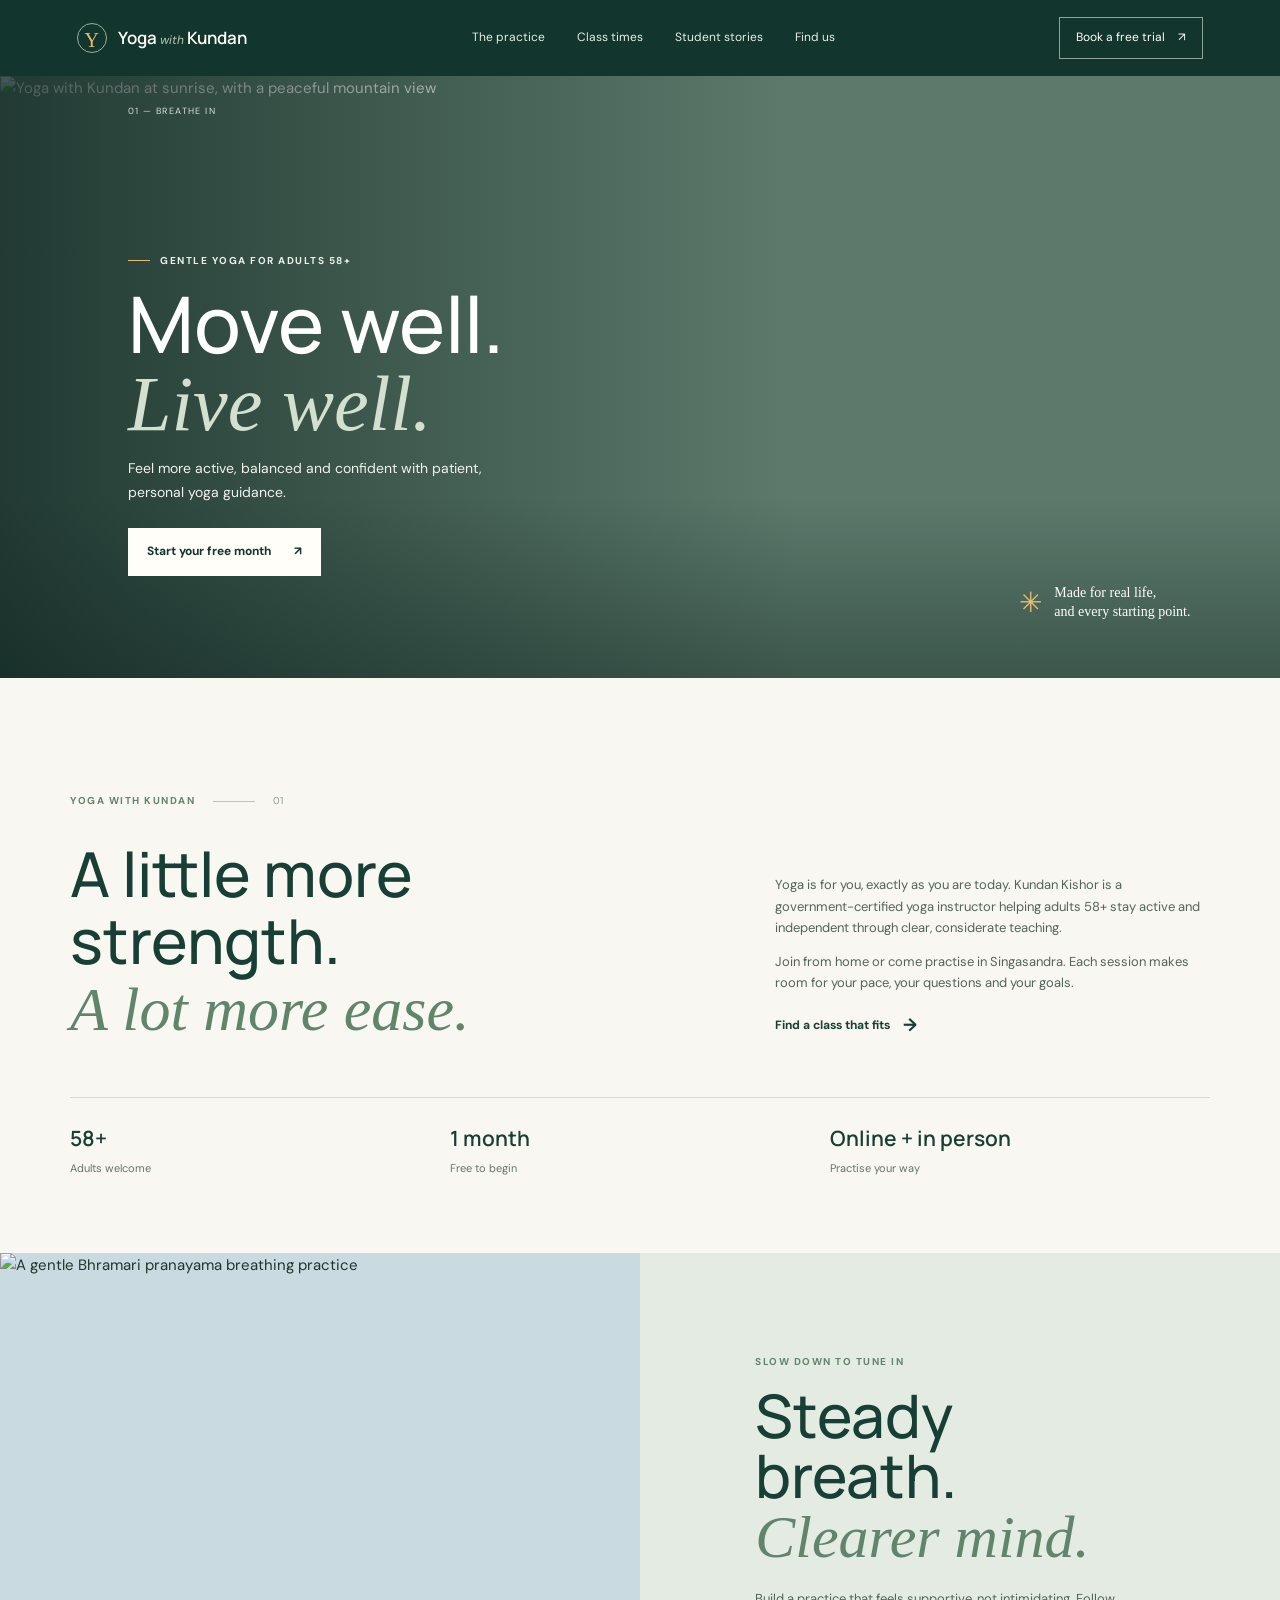
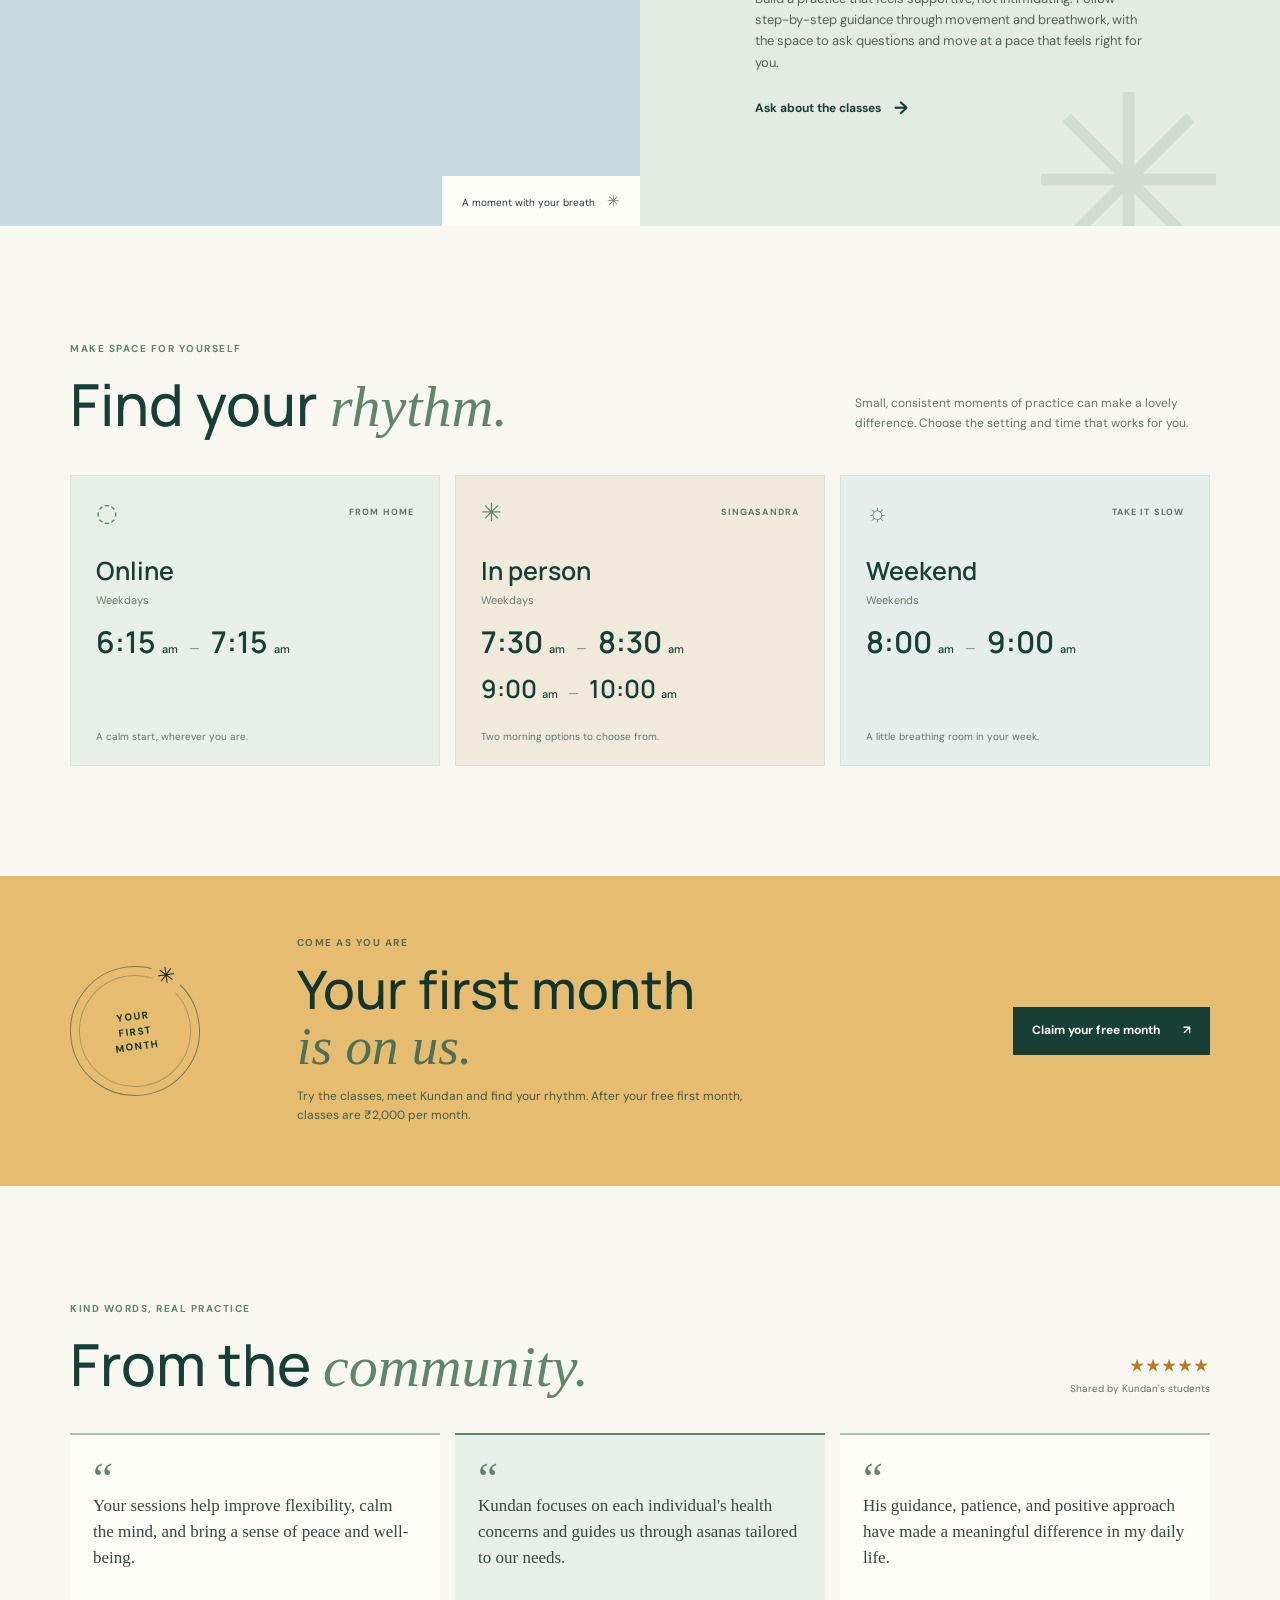
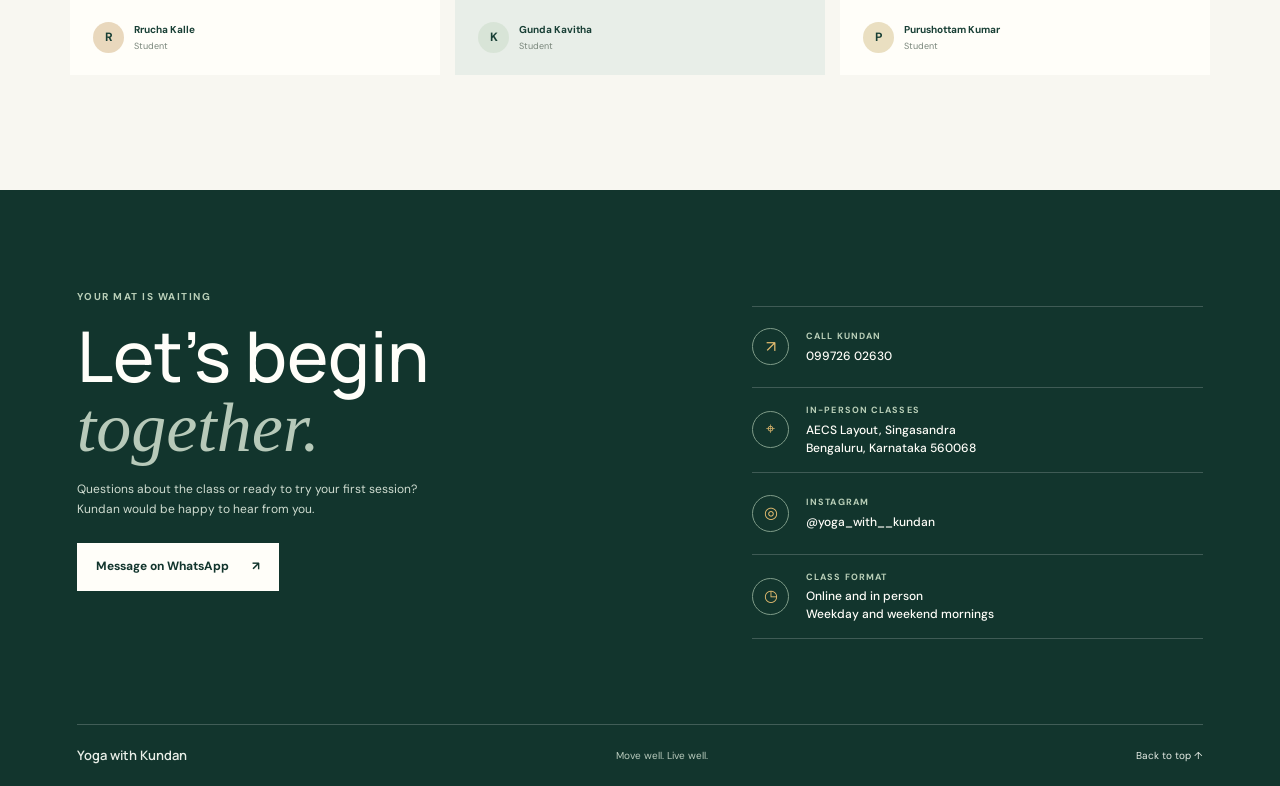
==== index.html @ 1bcf36a4 "restructured" ====
<!doctype html>
<html lang="en">
<head>
  <meta charset="utf-8">
  <meta name="viewport" content="width=device-width, initial-scale=1">
  <meta name="theme-color" content="#183f35">
  <meta name="description" content="Gentle, guided yoga with government-certified instructor Kundan Kishor. Online and in-person classes in Singasandra, Bengaluru, with a one-month free trial.">
  <title>Yoga with Kundan | Move well, live well</title>
  <link rel="preconnect" href="https://fonts.googleapis.com">
  <link rel="preconnect" href="https://fonts.gstatic.com" crossorigin>
  <link href="https://fonts.googleapis.com/css2?family=DM+Sans:wght@400;500;600;700&family=Manrope:wght@400;500;600;700&display=swap" rel="stylesheet">
  <link rel="stylesheet" href="styles.css">
</head>
<body>
  <header class="site-header">
    <a class="wordmark" href="#home" aria-label="Yoga with Kundan home">
      <span class="wordmark-icon" aria-hidden="true">Y</span>
      <span>Yoga <em>with</em> Kundan</span>
    </a>
    <nav class="main-nav" aria-label="Main navigation">
      <a href="#approach">The practice</a>
      <a href="#schedule">Class times</a>
      <a href="#stories">Student stories</a>
      <a href="#contact">Find us</a>
    </nav>
    <a class="header-cta" href="https://wa.me/919972602630?text=Hi%20Kundan%2C%20I%27d%20like%20to%20try%20a%20yoga%20class." target="_blank" rel="noopener noreferrer">Book a free trial <span aria-hidden="true">↗</span></a>
  </header>

  <main id="home">
    <section class="hero" aria-labelledby="hero-title">
      <img class="hero-image" src="images/logo_image.png" alt="Yoga with Kundan at sunrise, with a peaceful mountain view">
      <div class="hero-shade"></div>
      <div class="hero-copy">
        <p class="eyebrow hero-eyebrow"><span></span> Gentle yoga for adults 58+</p>
        <h1 id="hero-title">Move well.<br><i>Live well.</i></h1>
        <p class="hero-description">Feel more active, balanced and confident with patient, personal yoga guidance.</p>
        <a class="button button-light" href="https://wa.me/919972602630?text=Hi%20Kundan%2C%20I%27d%20like%20to%20try%20a%20yoga%20class." target="_blank" rel="noopener noreferrer">Start your free month <span aria-hidden="true">↗</span></a>
      </div>
      <div class="hero-note"><span class="note-mark" aria-hidden="true">✳</span><span>Made for real life,<br>and every starting point.</span></div>
      <div class="hero-index" aria-hidden="true">01 — BREATHE IN</div>
    </section>

    <section class="intro section-wrap" id="approach">
      <div class="intro-label"><span class="eyebrow">YOGA WITH KUNDAN</span><span class="label-line"></span><span class="intro-number">01</span></div>
      <div class="intro-content">
        <h2 id="intro-title">A little more strength.<br><i>A lot more ease.</i></h2>
        <div class="intro-aside">
          <p>Yoga is for you, exactly as you are today. Kundan Kishor is a government-certified yoga instructor helping adults 58+ stay active and independent through clear, considerate teaching.</p>
          <p>Join from home or come practise in Singasandra. Each session makes room for your pace, your questions and your goals.</p>
          <a class="text-link" href="#schedule">Find a class that fits <span aria-hidden="true">→</span></a>
        </div>
      </div>
      <div class="intro-stats" aria-label="Class details">
        <div><strong>58+</strong><span>Adults welcome</span></div>
        <div><strong>1 month</strong><span>Free to begin</span></div>
        <div><strong>Online + in person</strong><span>Practise your way</span></div>
      </div>
    </section>

    <section class="practice-band">
      <div class="practice-photo">
        <img src="images/535869179_18377455762131126_3730775896051408432_n.jpg" alt="A gentle Bhramari pranayama breathing practice">
        <span class="photo-caption">A moment with your breath <span aria-hidden="true">✳</span></span>
      </div>
      <div class="practice-copy">
        <p class="eyebrow">SLOW DOWN TO TUNE IN</p>
        <h2>Steady breath.<br><i>Clearer mind.</i></h2>
        <p>Build a practice that feels supportive, not intimidating. Follow step-by-step guidance through movement and breathwork, with the space to ask questions and move at a pace that feels right for you.</p>
        <a class="text-link" href="https://wa.me/919972602630?text=Hi%20Kundan%2C%20could%20you%20tell%20me%20about%20your%20classes%3F" target="_blank" rel="noopener noreferrer">Ask about the classes <span aria-hidden="true">→</span></a>
        <span class="practice-ornament" aria-hidden="true">✳</span>
      </div>
    </section>

    <section class="schedule-section section-wrap" id="schedule">
      <div class="section-heading">
        <div>
          <p class="eyebrow">MAKE SPACE FOR YOURSELF</p>
          <h2>Find your <i>rhythm.</i></h2>
        </div>
        <p>Small, consistent moments of practice can make a lovely difference. Choose the setting and time that works for you.</p>
      </div>
      <div class="schedule-grid">
        <article class="schedule-card online-card">
          <div class="card-top"><span class="class-symbol" aria-hidden="true">◌</span><span class="class-tag">FROM HOME</span></div>
          <h3>Online</h3>
          <p class="class-detail">Weekdays</p>
          <p class="class-time">6:15 <small>am</small> <span>—</span> 7:15 <small>am</small></p>
          <p class="card-foot">A calm start, wherever you are.</p>
        </article>
        <article class="schedule-card studio-card">
          <div class="card-top"><span class="class-symbol" aria-hidden="true">✳</span><span class="class-tag">SINGASANDRA</span></div>
          <h3>In person</h3>
          <p class="class-detail">Weekdays</p>
          <p class="class-time">7:30 <small>am</small> <span>—</span> 8:30 <small>am</small></p>
          <p class="class-time second-time">9:00 <small>am</small> <span>—</span> 10:00 <small>am</small></p>
          <p class="card-foot">Two morning options to choose from.</p>
        </article>
        <article class="schedule-card weekend-card">
          <div class="card-top"><span class="class-symbol" aria-hidden="true">☼</span><span class="class-tag">TAKE IT SLOW</span></div>
          <h3>Weekend</h3>
          <p class="class-detail">Weekends</p>
          <p class="class-time">8:00 <small>am</small> <span>—</span> 9:00 <small>am</small></p>
          <p class="card-foot">A little breathing room in your week.</p>
        </article>
      </div>
    </section>

    <section class="offer-band">
      <div class="offer-inner">
        <div class="offer-seal" aria-hidden="true"><span>YOUR<br>FIRST<br>MONTH</span><b>✳</b></div>
        <div class="offer-copy">
          <p class="eyebrow">COME AS YOU ARE</p>
          <h2>Your first month<br><i>is on us.</i></h2>
          <p>Try the classes, meet Kundan and find your rhythm. After your free first month, classes are ₹2,000 per month.</p>
        </div>
        <a class="button button-green" href="https://wa.me/919972602630?text=Hi%20Kundan%2C%20I%27d%20like%20to%20book%20my%20free%20trial%20month." target="_blank" rel="noopener noreferrer">Claim your free month <span aria-hidden="true">↗</span></a>
      </div>
    </section>

    <section class="stories-section section-wrap" id="stories">
      <div class="section-heading stories-heading">
        <div><p class="eyebrow">KIND WORDS, REAL PRACTICE</p><h2>From the <i>community.</i></h2></div>
        <span class="review-score"><strong>★★★★★</strong><small>Shared by Kundan's students</small></span>
      </div>
      <div class="quote-grid">
        <figure class="quote-card">
          <span class="quote-mark" aria-hidden="true">“</span>
          <blockquote>Your sessions help improve flexibility, calm the mind, and bring a sense of peace and well-being.</blockquote>
          <figcaption><span class="avatar avatar-one">R</span><span><strong>Rrucha Kalle</strong><small>Student</small></span></figcaption>
        </figure>
        <figure class="quote-card quote-featured">
          <span class="quote-mark" aria-hidden="true">“</span>
          <blockquote>Kundan focuses on each individual's health concerns and guides us through asanas tailored to our needs.</blockquote>
          <figcaption><span class="avatar avatar-two">K</span><span><strong>Gunda Kavitha</strong><small>Student</small></span></figcaption>
        </figure>
        <figure class="quote-card">
          <span class="quote-mark" aria-hidden="true">“</span>
          <blockquote>His guidance, patience, and positive approach have made a meaningful difference in my daily life.</blockquote>
          <figcaption><span class="avatar avatar-three">P</span><span><strong>Purushottam Kumar</strong><small>Student</small></span></figcaption>
        </figure>
      </div>
    </section>

    <section class="contact-section" id="contact">
      <div class="contact-inner">
        <div class="contact-copy">
          <p class="eyebrow">YOUR MAT IS WAITING</p>
          <h2>Let's begin<br><i>together.</i></h2>
          <p>Questions about the class or ready to try your first session? Kundan would be happy to hear from you.</p>
          <a class="button button-light" href="https://wa.me/919972602630?text=Hi%20Kundan%2C%20I%27d%20like%20to%20know%20more%20about%20your%20yoga%20classes." target="_blank" rel="noopener noreferrer">Message on WhatsApp <span aria-hidden="true">↗</span></a>
        </div>
        <div class="contact-details">
          <a class="contact-item" href="tel:+919972602630"><span class="contact-icon" aria-hidden="true">↗</span><span><small>CALL KUNDAN</small><strong>099726 02630</strong></span></a>
          <a class="contact-item" href="https://maps.google.com/?q=AECS+Layout+A+Block+Singasandra+Bengaluru+Karnataka+560068" target="_blank" rel="noopener noreferrer"><span class="contact-icon" aria-hidden="true">⌖</span><span><small>IN-PERSON CLASSES</small><strong>AECS Layout, Singasandra<br>Bengaluru, Karnataka 560068</strong></span></a>
          <a class="contact-item" href="https://www.instagram.com/yoga_with__kundan/" target="_blank" rel="noopener noreferrer"><span class="contact-icon" aria-hidden="true">◎</span><span><small>INSTAGRAM</small><strong>@yoga_with__kundan</strong></span></a>
          <div class="contact-item"><span class="contact-icon" aria-hidden="true">◷</span><span><small>CLASS FORMAT</small><strong>Online and in person<br>Weekday and weekend mornings</strong></span></div>
        </div>
      </div>
      <footer class="site-footer"><a class="footer-mark" href="#home">Yoga with Kundan</a><span>Move well. Live well.</span><a href="#home">Back to top ↑</a></footer>
    </section>
  </main>
</body>
</html>
---- styles.css ----
:root {
  color-scheme: light;
  --forest: #183f35;
  --forest-deep: #12352d;
  --leaf: #60856b;
  --mint: #dce8df;
  --mist: #eff3ee;
  --paper: #f8f7f1;
  --ink: #20342d;
  --muted: #64746a;
  --sun: #e6bd70;
  --white: #fffef9;
  --sans: 'DM Sans', 'Manrope', sans-serif;
  --display: 'Manrope', 'DM Sans', sans-serif;
}

* { box-sizing: border-box; }
html { scroll-behavior: smooth; scroll-padding-top: 85px; }
body { margin: 0; background: var(--paper); color: var(--ink); font-family: var(--sans); font-size: 15px; line-height: 1.65; }
a { color: inherit; }
button, a { -webkit-tap-highlight-color: transparent; }
::selection { background: var(--sun); color: var(--forest-deep); }

.site-header { position: relative; z-index: 3; min-height: 76px; padding: 0 clamp(22px, 6vw, 92px); display: flex; align-items: center; justify-content: space-between; gap: 28px; background: var(--forest-deep); color: var(--white); }
.wordmark { display: inline-flex; align-items: center; gap: 11px; text-decoration: none; white-space: nowrap; font-family: var(--display); font-size: 17px; font-weight: 600; }
.wordmark em { color: #b7c9b9; font-family: var(--sans); font-size: 12px; font-weight: 400; }
.wordmark-icon { width: 30px; height: 30px; display: grid; place-items: center; border: 1px solid #9ab19c; border-radius: 50%; color: var(--sun); font-family: Georgia, serif; font-size: 20px; font-weight: 400; }
.main-nav { display: flex; align-items: center; gap: clamp(18px, 2.5vw, 38px); }
.main-nav a { color: #e6eee6; text-decoration: none; font-size: 12px; transition: color .2s ease; }
.main-nav a:hover, .site-footer a:hover { color: var(--sun); }
.header-cta { min-height: 42px; padding: 0 16px; display: inline-flex; align-items: center; gap: 13px; border: 1px solid #8da597; color: var(--white); text-decoration: none; font-size: 12px; white-space: nowrap; transition: background .2s ease, color .2s ease; }
.header-cta:hover { background: var(--white); color: var(--forest-deep); }

.hero { min-height: clamp(470px, 47vw, 630px); position: relative; display: flex; align-items: flex-end; overflow: hidden; background: #617e70; color: white; isolation: isolate; }
.hero-image, .hero-shade { position: absolute; z-index: -1; inset: 0; width: 100%; height: 100%; }
.hero-image { object-fit: cover; object-position: center 51%; }
.hero-shade { background: linear-gradient(90deg, rgba(13, 36, 31, .76) 0%, rgba(13, 36, 31, .4) 31%, rgba(13, 36, 31, .05) 62%), linear-gradient(0deg, rgba(13, 36, 31, .42), transparent 30%); }
.hero-copy { width: min(660px, 65%); padding: 0 0 clamp(56px, 8vw, 102px) clamp(28px, 10vw, 148px); animation: rise-in .7s ease-out both; }
.eyebrow { margin: 0 0 17px; color: var(--leaf); font-size: 10px; font-weight: 700; letter-spacing: 1.5px; line-height: 1.4; text-transform: uppercase; }
.hero-eyebrow { display: flex; align-items: center; gap: 10px; color: #edf2e8; }
.hero-eyebrow span { width: 22px; height: 1px; background: var(--sun); }
h1, h2, h3, p, figure { margin-top: 0; }
.hero h1, .intro h2, .practice-copy h2, .section-heading h2, .offer-copy h2, .contact-copy h2 { margin-bottom: 15px; font-family: var(--display); font-size: clamp(48px, 6.1vw, 84px); font-weight: 500; line-height: .99; letter-spacing: 0; }
.hero h1 i, h2 i { color: #d3dfcf; font-family: Georgia, 'Times New Roman', serif; font-weight: 400; }
.hero-description { max-width: 370px; margin-bottom: 24px; color: #f1f3eb; font-size: 14px; }
.button { min-height: 48px; padding: 0 19px; display: inline-flex; align-items: center; justify-content: center; gap: 23px; text-decoration: none; font-size: 12px; font-weight: 700; transition: transform .2s ease, background .2s ease; }
.button:hover { transform: translateY(-2px); }
.button-light { background: var(--white); color: var(--forest-deep); }
.button-light:hover { background: var(--sun); }
.hero-note { position: absolute; right: clamp(24px, 7vw, 96px); bottom: 56px; display: flex; align-items: center; gap: 12px; color: #fff; font-family: Georgia, 'Times New Roman', serif; font-size: 14px; line-height: 1.35; }
.note-mark { color: var(--sun); font-family: var(--sans); font-size: 28px; }
.hero-index { position: absolute; top: 28px; left: clamp(28px, 10vw, 148px); color: rgba(255,255,255,.82); font-size: 9px; letter-spacing: 1.4px; }

.section-wrap { width: min(1140px, calc(100% - 56px)); margin-inline: auto; }
.intro { padding-top: clamp(70px, 9vw, 120px); padding-bottom: 76px; }
.intro-label { display: flex; align-items: center; gap: 18px; margin-bottom: 32px; }
.intro-label .eyebrow { margin: 0; }
.label-line { width: 42px; height: 1px; background: #b8c5b8; }
.intro-number { color: #8d9d8f; font-size: 10px; }
.intro-content { display: grid; grid-template-columns: 1.18fr .82fr; gap: 7%; align-items: end; }
.intro h2, .section-heading h2 { margin: 0; color: var(--forest); font-size: clamp(38px, 5vw, 62px); line-height: 1.07; }
.intro h2 i, .section-heading h2 i, .practice-copy h2 i, .offer-copy h2 i { color: var(--leaf); }
.intro-aside { max-width: 425px; padding-bottom: 2px; }
.intro-aside p { margin-bottom: 12px; color: #53645a; font-size: 13px; }
.text-link { margin-top: 5px; display: inline-flex; align-items: center; gap: 13px; color: var(--forest); text-decoration: none; font-size: 12px; font-weight: 700; }
.text-link span { font-size: 18px; transition: transform .2s ease; }
.text-link:hover span { transform: translateX(4px); }
.intro-stats { margin-top: 55px; padding-top: 23px; display: grid; grid-template-columns: repeat(3, 1fr); border-top: 1px solid #d5ddd3; }
.intro-stats div { display: flex; flex-direction: column; gap: 3px; }
.intro-stats strong { color: var(--forest); font-family: var(--display); font-size: 21px; font-weight: 600; }
.intro-stats span { color: var(--muted); font-size: 11px; }

.practice-band { display: grid; grid-template-columns: 1fr 1fr; min-height: 470px; background: #e3ebe3; }
.practice-photo { position: relative; min-height: 470px; overflow: hidden; background: #c9dbe0; }
.practice-photo img { width: 100%; height: 100%; position: absolute; inset: 0; object-fit: cover; object-position: center 43%; }
.photo-caption { position: absolute; right: 0; bottom: 0; padding: 13px 20px; background: var(--white); color: var(--forest); font-size: 10px; }
.photo-caption span { padding-left: 9px; color: var(--leaf); font-size: 15px; }
.practice-copy { position: relative; padding: clamp(52px, 8vw, 105px) clamp(35px, 9vw, 130px); align-self: center; overflow: hidden; }
.practice-copy h2 { position: relative; z-index: 1; margin-bottom: 20px; color: var(--forest); font-size: clamp(39px, 4.7vw, 60px); }
.practice-copy > p:not(.eyebrow) { position: relative; z-index: 1; max-width: 390px; margin-bottom: 16px; color: #53645a; font-size: 13px; }
.practice-ornament { position: absolute; right: 8%; bottom: -79px; color: rgba(96,133,107,.13); font-size: 240px; line-height: 1; }

.schedule-section { padding-top: clamp(75px, 9vw, 116px); padding-bottom: clamp(75px, 9vw, 110px); }
.section-heading { display: flex; align-items: end; justify-content: space-between; gap: 40px; margin-bottom: 37px; }
.section-heading h2 { font-size: clamp(38px, 4.6vw, 58px); }
.section-heading > p { max-width: 355px; margin: 0 0 4px; color: var(--muted); font-size: 12px; }
.schedule-grid { display: grid; grid-template-columns: repeat(3, 1fr); gap: 15px; }
.schedule-card { min-height: 280px; padding: 24px 25px 20px; display: flex; flex-direction: column; border: 1px solid #dfe4db; background: #fffef9; }
.online-card { background: #e8eee8; }
.studio-card { background: #f0eadc; border-color: #e7decb; }
.weekend-card { background: #e5eeeb; border-color: #d7e4dc; }
.card-top { display: flex; align-items: center; justify-content: space-between; margin-bottom: 25px; }
.class-symbol { color: var(--leaf); font-family: Georgia, serif; font-size: 25px; line-height: 1; }
.class-tag { color: #65756a; font-size: 9px; font-weight: 700; letter-spacing: 1.1px; }
.schedule-card h3 { margin-bottom: 0; color: var(--forest); font-family: var(--display); font-size: 25px; font-weight: 600; }
.class-detail { margin: 0 0 8px; color: #6e7c70; font-size: 11px; }
.class-time { margin: 0; color: var(--forest); font-family: var(--display); font-size: clamp(22px, 2.5vw, 30px); font-weight: 600; white-space: nowrap; }
.class-time small { font-family: var(--sans); font-size: 11px; font-weight: 500; }
.class-time span { padding-inline: 5px; color: #91a095; font-size: 14px; }
.second-time { margin-top: 1px; font-size: clamp(19px, 2.2vw, 25px); }
.card-foot { margin: auto 0 0; padding-top: 20px; color: #65756a; font-size: 10px; }

.offer-band { background: var(--sun); color: var(--forest-deep); }
.offer-inner { width: min(1140px, calc(100% - 56px)); min-height: 310px; margin-inline: auto; padding: 55px 0; display: grid; grid-template-columns: 150px 1fr auto; align-items: center; gap: clamp(28px, 6vw, 80px); }
.offer-seal { width: 130px; height: 130px; position: relative; display: grid; place-items: center; border: 1px solid rgba(24,63,53,.54); border-radius: 50%; text-align: center; transform: rotate(-8deg); }
.offer-seal::before { position: absolute; inset: 8px; border: 1px solid rgba(24,63,53,.28); border-radius: 50%; content: ''; }
.offer-seal span { font-size: 10px; font-weight: 700; letter-spacing: 1.4px; line-height: 1.5; }
.offer-seal b { position: absolute; top: -4px; right: 13px; padding: 0 4px; background: var(--sun); font-size: 22px; font-weight: 400; }
.offer-copy .eyebrow { margin-bottom: 12px; color: #526e55; }
.offer-copy h2 { margin-bottom: 13px; font-family: var(--display); font-size: clamp(36px, 4.3vw, 53px); font-weight: 500; line-height: 1.03; }
.offer-copy h2 i { color: #4e7057; }
.offer-copy > p:last-child { max-width: 445px; margin-bottom: 0; color: #405c48; font-size: 12px; }
.button-green { background: var(--forest); color: var(--white); white-space: nowrap; }
.button-green:hover { background: var(--forest-deep); }

.stories-section { padding-top: clamp(80px, 9vw, 120px); padding-bottom: clamp(80px, 9vw, 118px); }
.stories-heading { margin-bottom: 35px; }
.review-score { display: flex; flex-direction: column; align-items: flex-end; gap: 2px; }
.review-score strong { color: #b77c28; font-size: 15px; letter-spacing: 3px; }
.review-score small { color: var(--muted); font-size: 10px; }
.quote-grid { display: grid; grid-template-columns: repeat(3, 1fr); gap: 15px; }
.quote-card { min-height: 242px; margin: 0; padding: 21px 23px; display: flex; flex-direction: column; border-top: 2px solid #aebfae; background: #fffef9; }
.quote-featured { background: #e8eee8; border-color: var(--leaf); }
.quote-mark { height: 30px; color: var(--leaf); font-family: Georgia, serif; font-size: 45px; line-height: 1; }
.quote-card blockquote { margin: 7px 0 22px; color: #334940; font-family: Georgia, 'Times New Roman', serif; font-size: 17px; line-height: 1.55; }
.quote-card figcaption { margin-top: auto; display: flex; align-items: center; gap: 10px; }
.avatar { width: 31px; height: 31px; display: grid; place-items: center; border-radius: 50%; color: var(--forest); font-size: 12px; font-weight: 700; }
.avatar-one { background: #e9d8bd; }
.avatar-two { background: #d8e4d7; }
.avatar-three { background: #eadfc1; }
.quote-card figcaption > span:last-child { display: flex; flex-direction: column; }
.quote-card figcaption strong { color: var(--forest); font-size: 10px; }
.quote-card figcaption small { color: #78857a; font-size: 9px; }

.contact-section { padding: clamp(65px, 8vw, 100px) clamp(28px, 6vw, 90px) 0; background: var(--forest-deep); color: var(--white); }
.contact-inner { width: min(1140px, 100%); margin-inline: auto; padding-bottom: clamp(58px, 7vw, 85px); display: grid; grid-template-columns: 1.1fr .9fr; gap: 11%; }
.contact-copy .eyebrow { color: #b9cfb8; }
.contact-copy h2 { margin-bottom: 18px; font-size: clamp(46px, 5.5vw, 70px); }
.contact-copy h2 i { color: #b7c9b9; }
.contact-copy > p:not(.eyebrow) { max-width: 360px; margin-bottom: 23px; color: #d0ddd1; font-size: 12px; }
.contact-details { padding-top: 16px; display: flex; flex-direction: column; }
.contact-item { min-height: 82px; padding: 15px 0; display: flex; align-items: center; gap: 17px; border-bottom: 1px solid rgba(255,255,255,.19); color: var(--white); text-decoration: none; }
.contact-item:first-child { border-top: 1px solid rgba(255,255,255,.19); }
.contact-icon { width: 37px; height: 37px; flex: 0 0 37px; display: grid; place-items: center; border: 1px solid #7e9b88; border-radius: 50%; color: var(--sun); font-size: 16px; }
.contact-item > span:last-child { display: flex; flex-direction: column; gap: 3px; }
.contact-item small { color: #b9cfb8; font-size: 9px; font-weight: 700; letter-spacing: 1.1px; }
.contact-item strong { color: #fffef9; font-size: 12px; font-weight: 500; line-height: 1.5; }
.contact-item[href]:hover strong { color: var(--sun); }
.site-footer { width: min(1140px, 100%); min-height: 62px; margin-inline: auto; display: flex; align-items: center; justify-content: space-between; gap: 20px; border-top: 1px solid rgba(255,255,255,.2); color: #b9cbbd; font-size: 10px; }
.site-footer a { color: #e8eee7; text-decoration: none; }
.footer-mark { font-family: var(--display); font-size: 13px; font-weight: 600; }

@keyframes rise-in { from { opacity: 0; transform: translateY(14px); } to { opacity: 1; transform: translateY(0); } }
@media (prefers-reduced-motion: reduce) { *, *::before, *::after { scroll-behavior: auto !important; animation-duration: .01ms !important; animation-iteration-count: 1 !important; transition-duration: .01ms !important; } }

@media (max-width: 860px) {
  .site-header { padding-inline: 24px; gap: 15px; }
  .main-nav { gap: 14px; }
  .main-nav a { font-size: 11px; }
  .header-cta { padding-inline: 12px; font-size: 11px; }
  .hero { min-height: 540px; }
  .hero-copy { width: 75%; padding-left: 8vw; }
  .hero-index { left: 8vw; }
  .hero-note { right: 5vw; }
  .practice-copy { padding-inline: 6vw; }
  .schedule-grid { grid-template-columns: repeat(2, 1fr); }
  .offer-inner { grid-template-columns: 110px 1fr; gap: 27px; }
  .offer-seal { width: 105px; height: 105px; }
  .offer-seal span { font-size: 9px; }
  .offer-inner .button { grid-column: 2; justify-self: start; }
  .class-time { font-size: 23px; }
}

@media (max-width: 620px) {
  html { scroll-padding-top: 20px; }
  body { font-size: 14px; }
  .site-header { min-height: 66px; padding-inline: 18px; gap: 10px; }
  .wordmark { gap: 8px; font-size: 15px; }
  .wordmark-icon { width: 27px; height: 27px; font-size: 18px; }
  .wordmark em { font-size: 10px; }
  .main-nav { display: none; }
  .header-cta { min-height: 38px; padding-inline: 10px; gap: 7px; font-size: 10px; }
  .hero { min-height: 590px; align-items: flex-end; }
  .hero-image { object-position: 52% center; }
  .hero-shade { background: linear-gradient(0deg, rgba(13, 36, 31, .87) 0%, rgba(13, 36, 31, .54) 43%, rgba(13, 36, 31, .02) 85%); }
  .hero-copy { width: 100%; padding: 0 25px 83px; }
  .hero h1 { margin-bottom: 14px; font-size: clamp(53px, 15vw, 76px); }
  .hero-description { max-width: 300px; font-size: 13px; }
  .hero-index { top: 19px; left: 25px; font-size: 8px; }
  .hero-note { right: 24px; bottom: 22px; font-size: 11px; }
  .note-mark { font-size: 21px; }
  .section-wrap { width: calc(100% - 40px); }
  .intro { padding-top: 63px; padding-bottom: 58px; }
  .intro-label { margin-bottom: 25px; }
  .intro-content { grid-template-columns: 1fr; gap: 22px; }
  .intro h2 { font-size: clamp(39px, 11vw, 54px); }
  .intro-aside p { font-size: 12px; }
  .intro-stats { margin-top: 35px; padding-top: 18px; gap: 10px; }
  .intro-stats strong { font-size: 16px; }
  .intro-stats span { font-size: 9px; }
  .practice-band { grid-template-columns: 1fr; }
  .practice-photo { min-height: min(95vw, 450px); }
  .practice-photo img { object-position: center 42%; }
  .practice-copy { padding: 52px 25px 62px; }
  .practice-copy h2 { font-size: 46px; }
  .practice-copy > p:not(.eyebrow) { font-size: 12px; }
  .practice-ornament { right: 1%; bottom: -72px; font-size: 190px; }
  .schedule-section { padding-top: 66px; padding-bottom: 67px; }
  .section-heading { align-items: flex-start; flex-direction: column; gap: 14px; margin-bottom: 25px; }
  .section-heading h2 { font-size: 43px; }
  .section-heading > p { max-width: 390px; font-size: 11px; }
  .schedule-grid { grid-template-columns: 1fr; gap: 10px; }
  .schedule-card { min-height: 225px; padding: 20px; }
  .card-top { margin-bottom: 14px; }
  .class-time { font-size: 28px; }
  .second-time { font-size: 24px; }
  .card-foot { padding-top: 12px; }
  .offer-inner { width: calc(100% - 40px); min-height: auto; padding: 45px 0; grid-template-columns: 74px 1fr; gap: 18px; }
  .offer-seal { width: 73px; height: 73px; }
  .offer-seal::before { inset: 5px; }
  .offer-seal span { font-size: 7px; letter-spacing: .8px; }
  .offer-seal b { top: -4px; right: 6px; font-size: 16px; }
  .offer-copy .eyebrow { margin-bottom: 8px; font-size: 8px; letter-spacing: 1px; }
  .offer-copy h2 { font-size: 35px; }
  .offer-copy > p:last-child { font-size: 11px; }
  .offer-inner .button { grid-column: 1 / -1; justify-self: stretch; }
  .stories-section { padding-top: 67px; padding-bottom: 68px; }
  .stories-heading { gap: 13px; }
  .review-score { align-items: flex-start; }
  .quote-grid { grid-template-columns: 1fr; gap: 10px; }
  .quote-card { min-height: 200px; padding: 20px; }
  .quote-card blockquote { font-size: 16px; }
  .contact-section { padding: 57px 22px 0; }
  .contact-inner { padding-bottom: 48px; grid-template-columns: 1fr; gap: 35px; }
  .contact-copy h2 { font-size: 57px; }
  .contact-details { padding-top: 0; }
  .site-footer { min-height: 58px; gap: 9px; font-size: 9px; }
  .footer-mark { font-size: 11px; }
}
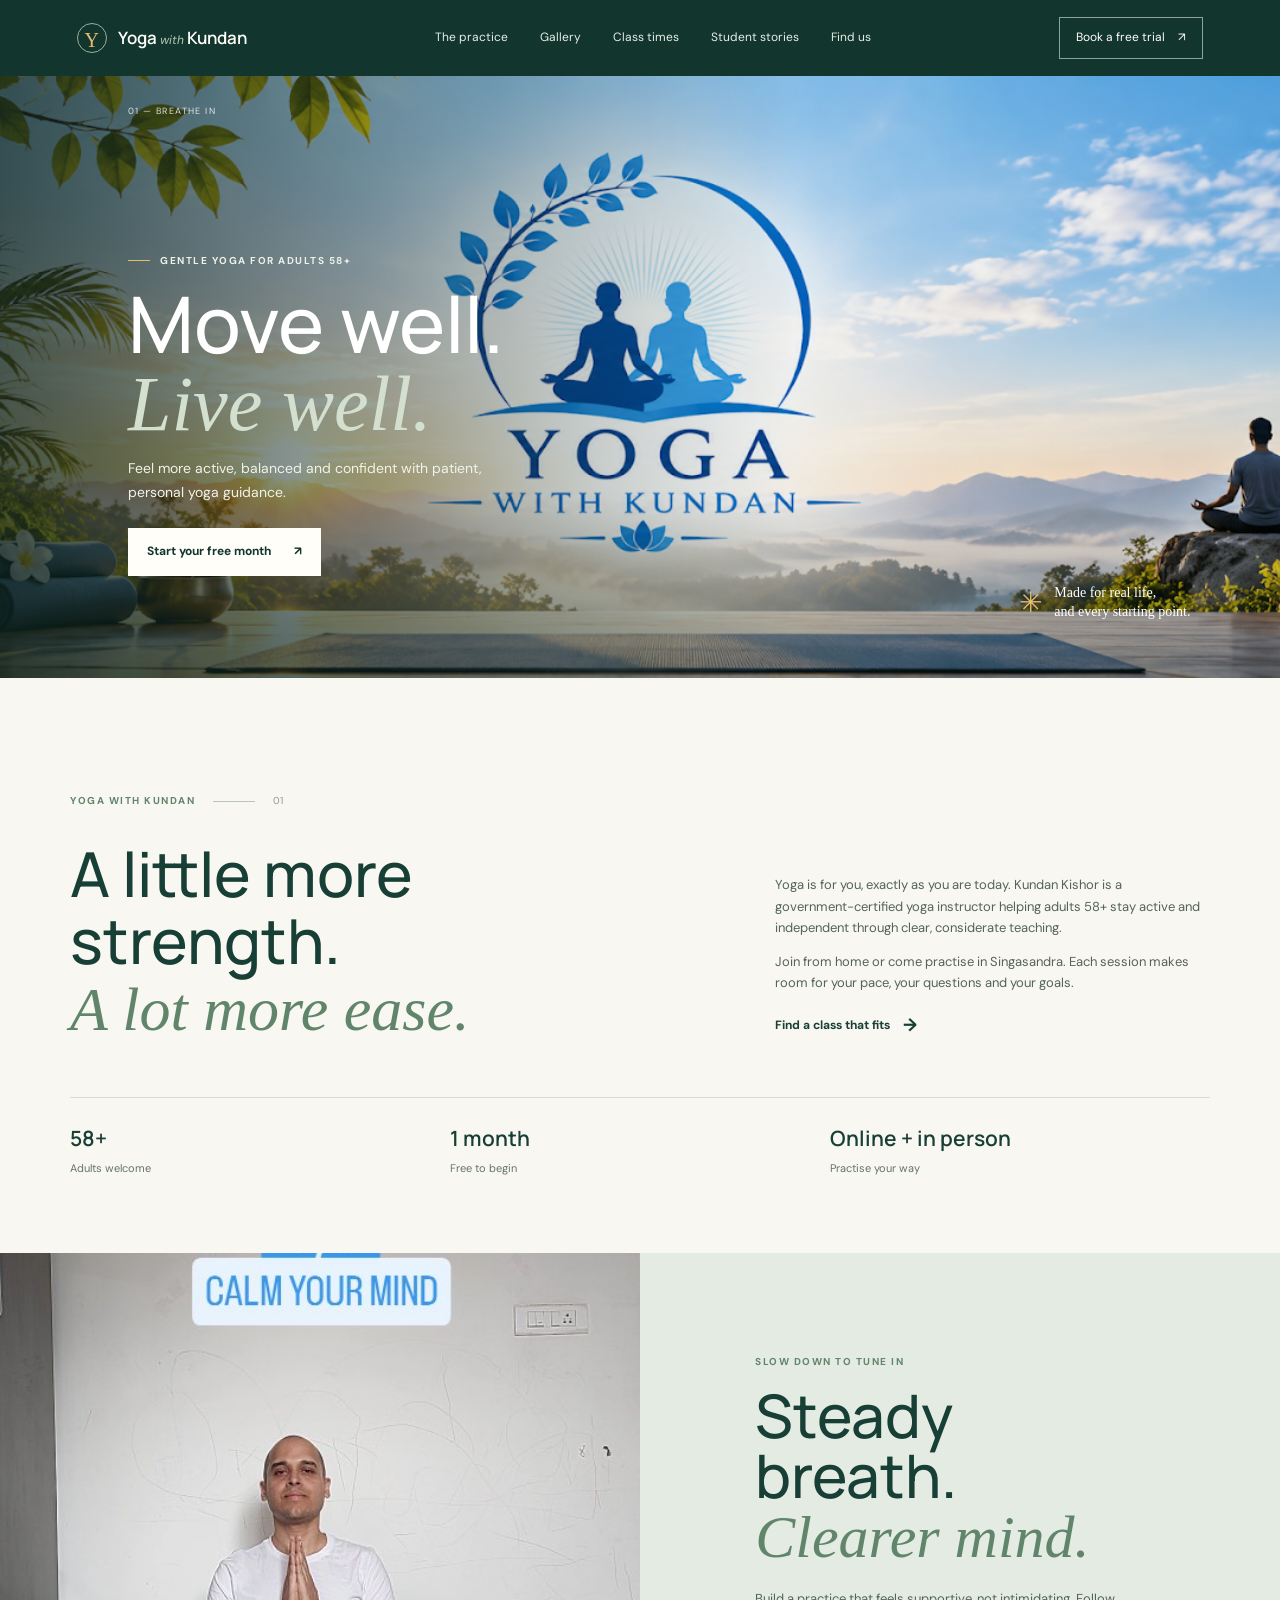
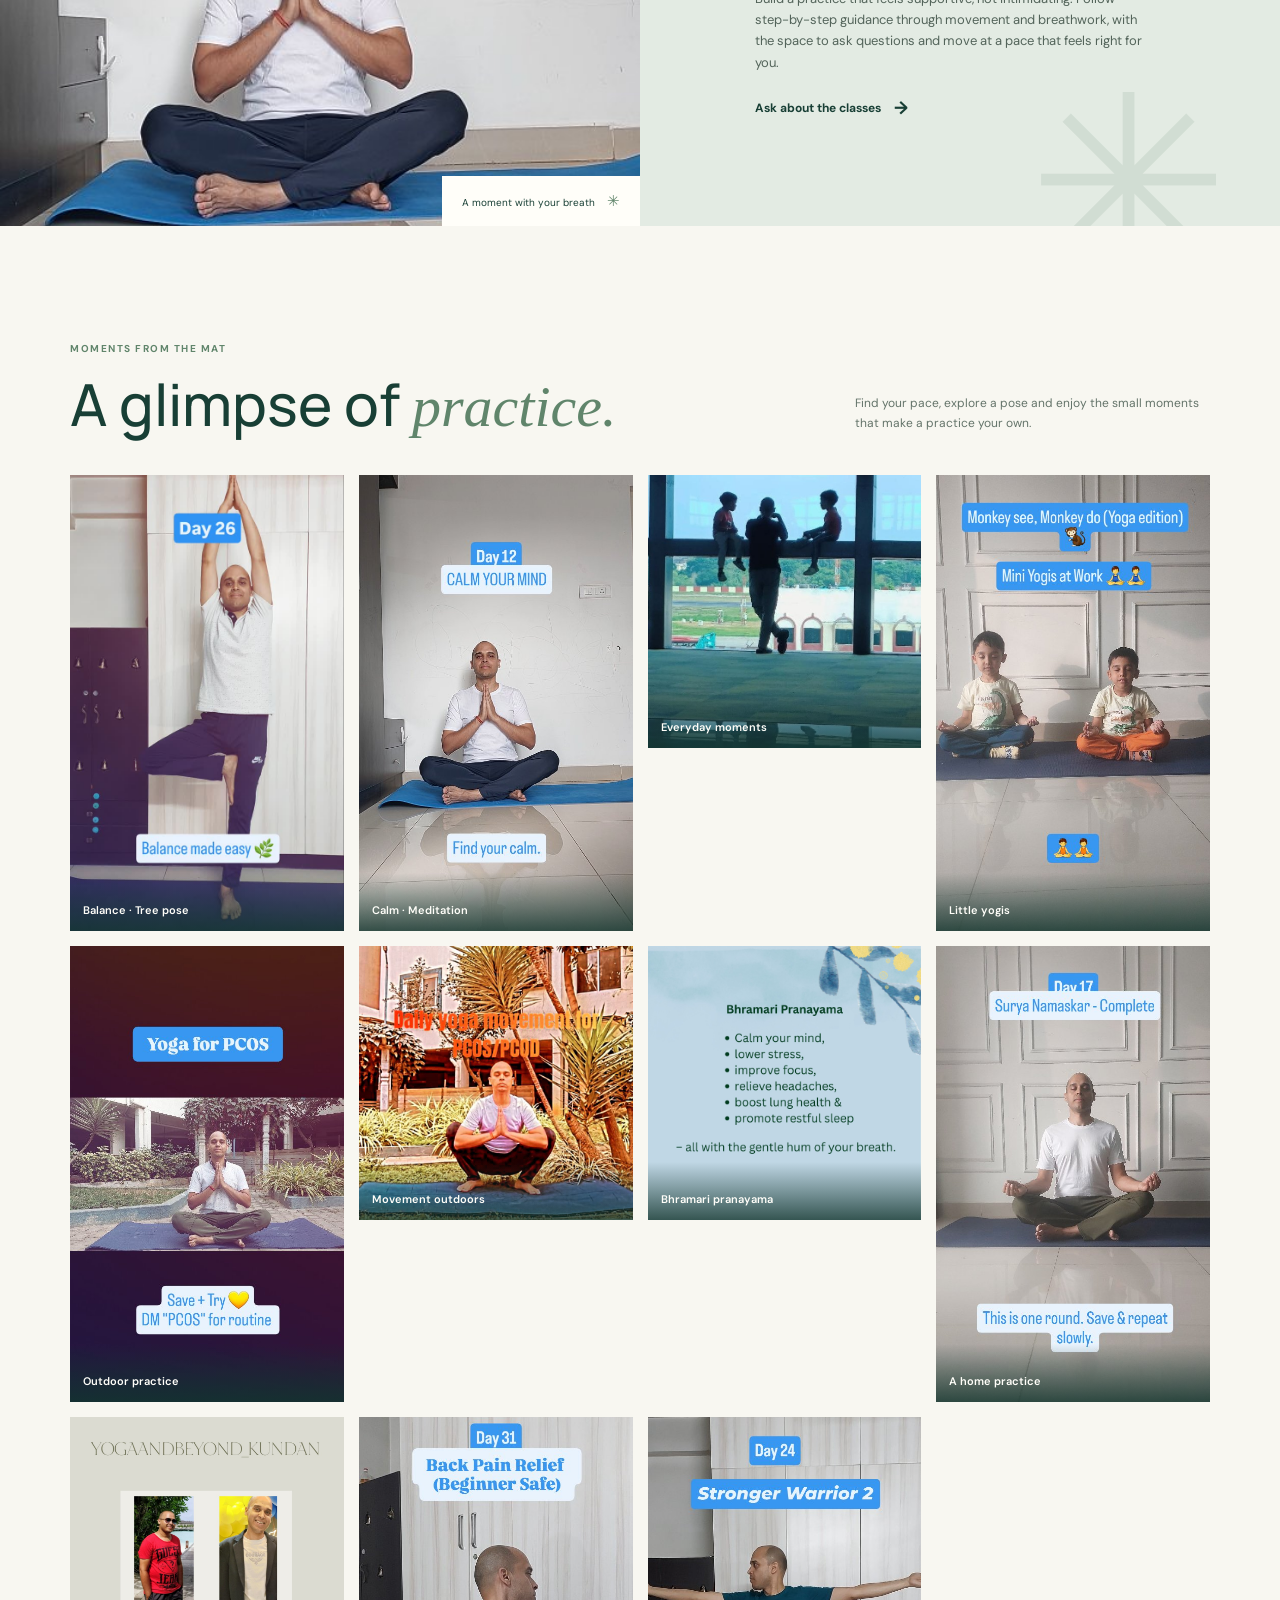
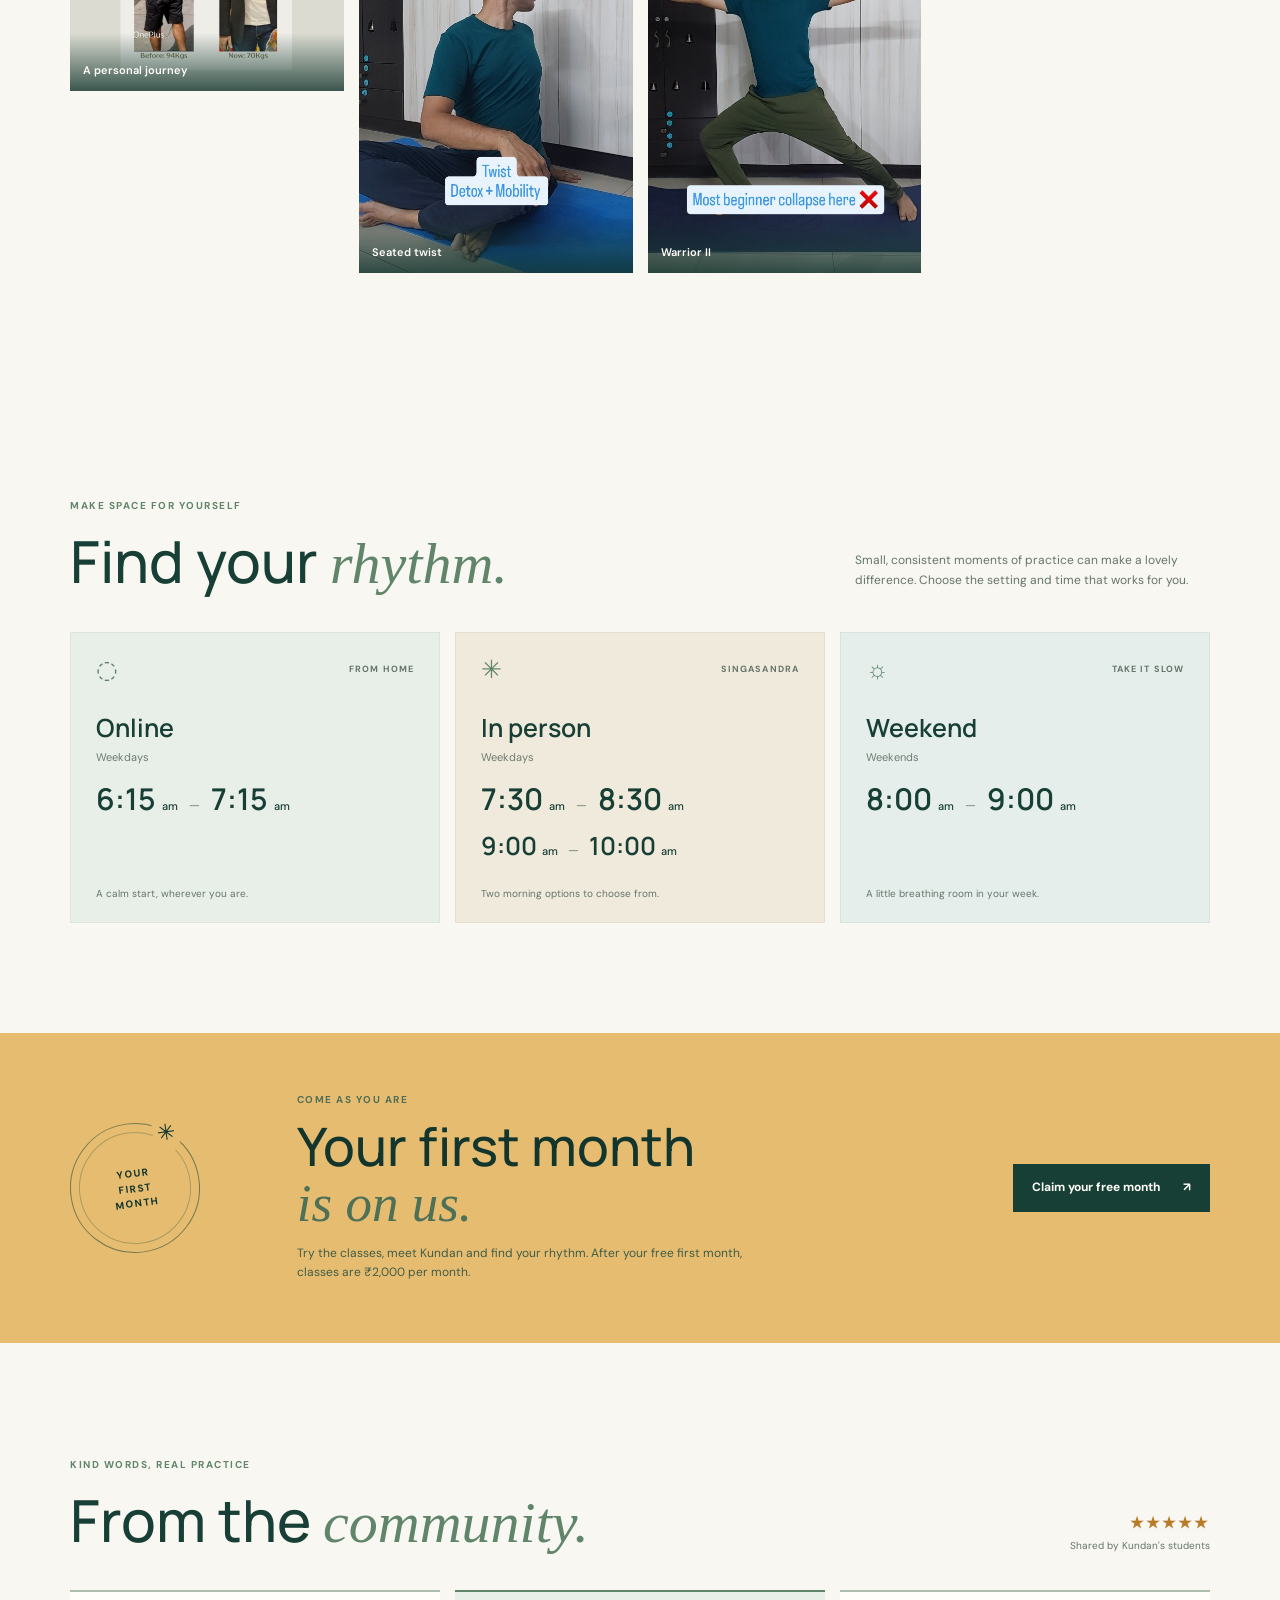
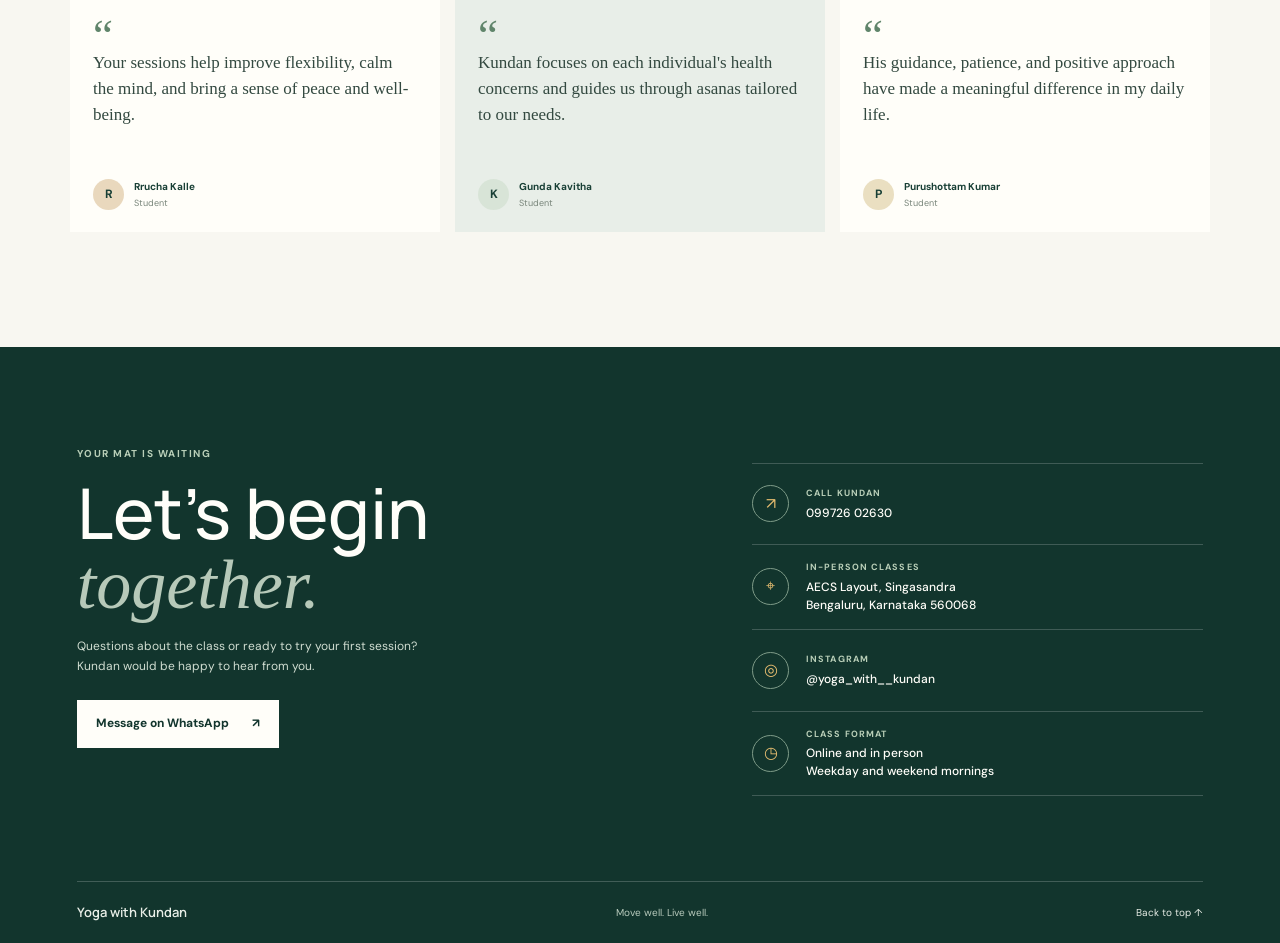
==== commit 4a975b58: "updated images" ====
--- a/index.html
+++ b/index.html
@@ -19,6 +19,7 @@
     </a>
     <nav class="main-nav" aria-label="Main navigation">
       <a href="#approach">The practice</a>
+      <a href="#gallery">Gallery</a>
       <a href="#schedule">Class times</a>
       <a href="#stories">Student stories</a>
       <a href="#contact">Find us</a>
@@ -28,7 +29,7 @@
 
   <main id="home">
     <section class="hero" aria-labelledby="hero-title">
-      <img class="hero-image" src="images/logo_image.png" alt="Yoga with Kundan at sunrise, with a peaceful mountain view">
+      <img class="hero-image" src="assets/logo_image.png" alt="Yoga with Kundan at sunrise, with a peaceful mountain view">
       <div class="hero-shade"></div>
       <div class="hero-copy">
         <p class="eyebrow hero-eyebrow"><span></span> Gentle yoga for adults 58+</p>
@@ -59,7 +60,7 @@
 
     <section class="practice-band">
       <div class="practice-photo">
-        <img src="images/535869179_18377455762131126_3730775896051408432_n.jpg" alt="A gentle Bhramari pranayama breathing practice">
+        <img src="assets/calm.jpg" alt="Kundan sitting cross-legged on a yoga mat">
         <span class="photo-caption">A moment with your breath <span aria-hidden="true">✳</span></span>
       </div>
       <div class="practice-copy">
@@ -68,6 +69,62 @@
         <p>Build a practice that feels supportive, not intimidating. Follow step-by-step guidance through movement and breathwork, with the space to ask questions and move at a pace that feels right for you.</p>
         <a class="text-link" href="https://wa.me/919972602630?text=Hi%20Kundan%2C%20could%20you%20tell%20me%20about%20your%20classes%3F" target="_blank" rel="noopener noreferrer">Ask about the classes <span aria-hidden="true">→</span></a>
         <span class="practice-ornament" aria-hidden="true">✳</span>
+      </div>
+    </section>
+
+    <section class="gallery-section section-wrap" id="gallery" aria-labelledby="gallery-title">
+      <div class="section-heading gallery-heading">
+        <div>
+          <p class="eyebrow">MOMENTS FROM THE MAT</p>
+          <h2 id="gallery-title">A glimpse of <i>practice.</i></h2>
+        </div>
+        <p>Find your pace, explore a pose and enjoy the small moments that make a practice your own.</p>
+      </div>
+      <div class="gallery-grid">
+        <figure class="gallery-item">
+          <img src="assets/balance.jpg" alt="Kundan balancing in tree pose with his hands overhead" loading="lazy" decoding="async">
+          <figcaption>Balance · Tree pose</figcaption>
+        </figure>
+        <figure class="gallery-item">
+          <img src="assets/calm.jpg" alt="Kundan sitting cross-legged on a yoga mat" loading="lazy" decoding="async">
+          <figcaption>Calm · Meditation</figcaption>
+        </figure>
+        <figure class="gallery-item gallery-item-square">
+          <img src="assets/fam.jpg" alt="A family shares a quiet moment beside a large window" loading="lazy" decoding="async">
+          <figcaption>Everyday moments</figcaption>
+        </figure>
+        <figure class="gallery-item">
+          <img src="assets/mini.jpg" alt="Two children sitting cross-legged on yoga mats" loading="lazy" decoding="async">
+          <figcaption>Little yogis</figcaption>
+        </figure>
+        <figure class="gallery-item">
+          <img src="assets/outdo.jpg" alt="Kundan meditating outdoors on a yoga mat" loading="lazy" decoding="async">
+          <figcaption>Outdoor practice</figcaption>
+        </figure>
+        <figure class="gallery-item gallery-item-square">
+          <img src="assets/outdor2.jpg" alt="Kundan practicing a wide squat pose on a mat outdoors" loading="lazy" decoding="async">
+          <figcaption>Movement outdoors</figcaption>
+        </figure>
+        <figure class="gallery-item gallery-item-square">
+          <img src="assets/pranayam.jpg" alt="A graphic introducing Bhramari pranayama and its benefits" loading="lazy" decoding="async">
+          <figcaption>Bhramari pranayama</figcaption>
+        </figure>
+        <figure class="gallery-item">
+          <img src="assets/surya_namaskar.jpg" alt="Kundan seated cross-legged on a yoga mat at home" loading="lazy" decoding="async">
+          <figcaption>A home practice</figcaption>
+        </figure>
+        <figure class="gallery-item gallery-item-square">
+          <img src="assets/transform.jpg" alt="A before-and-after fitness progress collage" loading="lazy" decoding="async">
+          <figcaption>A personal journey</figcaption>
+        </figure>
+        <figure class="gallery-item">
+          <img src="assets/twist.jpg" alt="Kundan practicing a seated spinal twist on a yoga mat" loading="lazy" decoding="async">
+          <figcaption>Seated twist</figcaption>
+        </figure>
+        <figure class="gallery-item">
+          <img src="assets/warrior.jpg" alt="Kundan demonstrating Warrior II pose on a yoga mat" loading="lazy" decoding="async">
+          <figcaption>Warrior II</figcaption>
+        </figure>
       </div>
     </section>
 
--- a/styles.css
+++ b/styles.css
@@ -80,6 +80,15 @@
 .practice-copy > p:not(.eyebrow) { position: relative; z-index: 1; max-width: 390px; margin-bottom: 16px; color: #53645a; font-size: 13px; }
 .practice-ornament { position: absolute; right: 8%; bottom: -79px; color: rgba(96,133,107,.13); font-size: 240px; line-height: 1; }
 
+.gallery-section { padding-top: clamp(75px, 9vw, 116px); padding-bottom: clamp(75px, 9vw, 110px); }
+.gallery-heading { margin-bottom: 32px; }
+.gallery-grid { display: grid; grid-template-columns: repeat(4, minmax(0, 1fr)); gap: 15px; }
+.gallery-item { position: relative; aspect-ratio: 3 / 5; margin: 0; overflow: hidden; background: var(--mint); }
+.gallery-item-square { aspect-ratio: 1; }
+.gallery-item img { width: 100%; height: 100%; display: block; object-fit: cover; transition: transform .35s ease; }
+.gallery-item:hover img { transform: scale(1.035); }
+.gallery-item figcaption { position: absolute; right: 0; bottom: 0; left: 0; padding: 28px 13px 12px; background: linear-gradient(transparent, rgba(18,53,45,.8)); color: var(--white); font-size: 11px; font-weight: 600; }
+
 .schedule-section { padding-top: clamp(75px, 9vw, 116px); padding-bottom: clamp(75px, 9vw, 110px); }
 .section-heading { display: flex; align-items: end; justify-content: space-between; gap: 40px; margin-bottom: 37px; }
 .section-heading h2 { font-size: clamp(38px, 4.6vw, 58px); }
@@ -163,6 +172,7 @@
   .hero-index { left: 8vw; }
   .hero-note { right: 5vw; }
   .practice-copy { padding-inline: 6vw; }
+  .gallery-grid { grid-template-columns: repeat(3, minmax(0, 1fr)); gap: 12px; }
   .schedule-grid { grid-template-columns: repeat(2, 1fr); }
   .offer-inner { grid-template-columns: 110px 1fr; gap: 27px; }
   .offer-seal { width: 105px; height: 105px; }
@@ -205,6 +215,10 @@
   .practice-copy h2 { font-size: 46px; }
   .practice-copy > p:not(.eyebrow) { font-size: 12px; }
   .practice-ornament { right: 1%; bottom: -72px; font-size: 190px; }
+  .gallery-section { padding-top: 66px; padding-bottom: 67px; }
+  .gallery-heading { margin-bottom: 25px; }
+  .gallery-grid { grid-template-columns: repeat(2, minmax(0, 1fr)); gap: 10px; }
+  .gallery-item figcaption { padding: 24px 10px 9px; font-size: 10px; }
   .schedule-section { padding-top: 66px; padding-bottom: 67px; }
   .section-heading { align-items: flex-start; flex-direction: column; gap: 14px; margin-bottom: 25px; }
   .section-heading h2 { font-size: 43px; }
